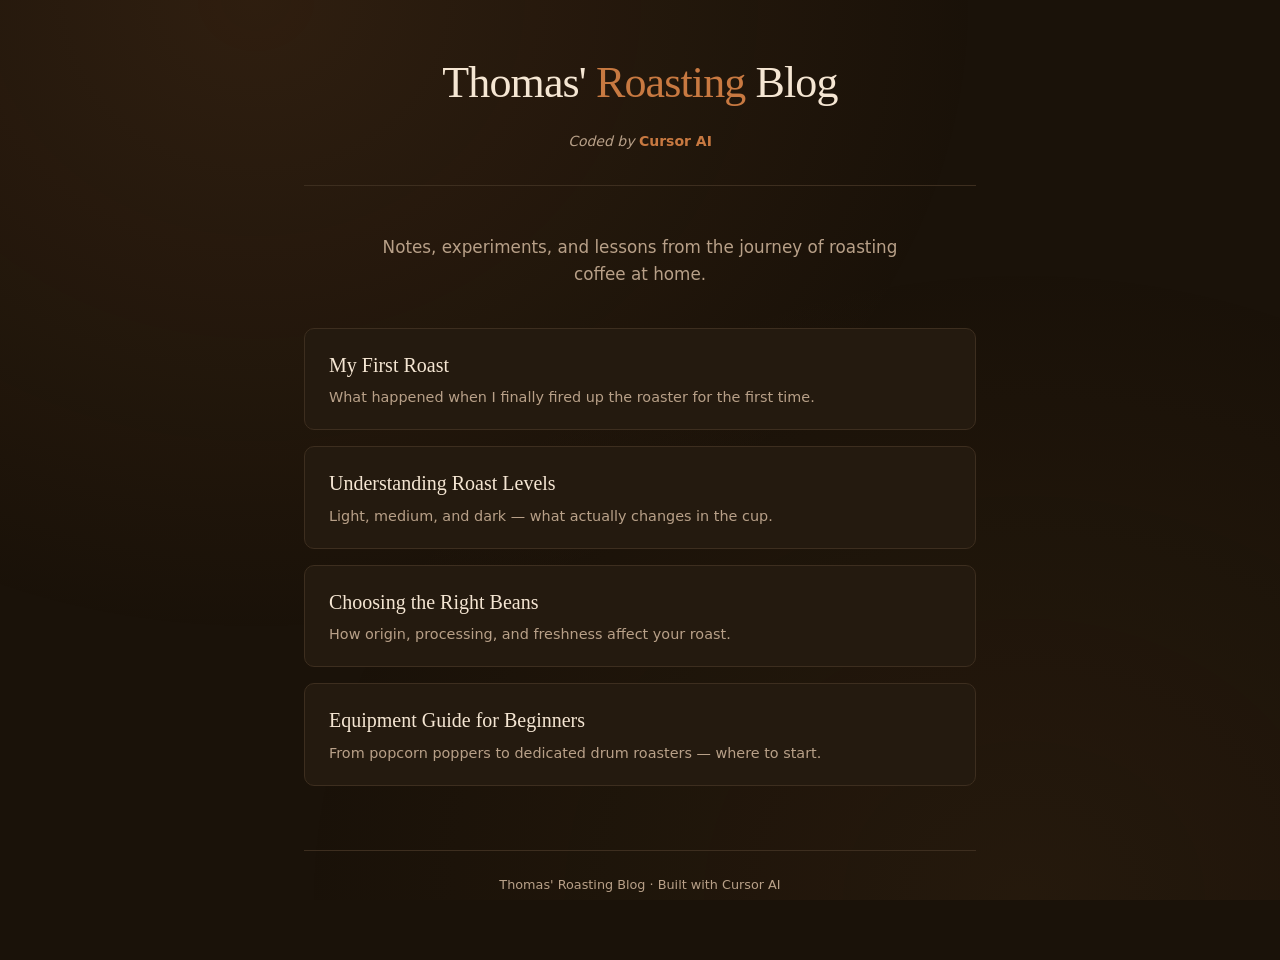
==== index.html @ 469c0e16 "Add initial blog home page and post pages. Create Thomas' Roasting Blog with styled home screen, Cur" ====
<!DOCTYPE html>
<html lang="en">
<head>
  <meta charset="UTF-8">
  <meta name="viewport" content="width=device-width, initial-scale=1.0">
  <title>Thomas' Roasting Blog</title>
  <link rel="stylesheet" href="css/style.css">
</head>
<body>
  <div class="container">
    <header>
      <h1 class="site-title">Thomas' <span>Roasting</span> Blog</h1>
      <p class="credit">Coded by <strong>Cursor AI</strong></p>
    </header>

    <p class="intro">
      Notes, experiments, and lessons from the journey of roasting coffee at home.
    </p>

    <ul class="post-list">
      <li>
        <a href="posts/first-roast.html">
          <div class="post-title">My First Roast</div>
          <div class="post-excerpt">What happened when I finally fired up the roaster for the first time.</div>
        </a>
      </li>
      <li>
        <a href="posts/roast-levels.html">
          <div class="post-title">Understanding Roast Levels</div>
          <div class="post-excerpt">Light, medium, and dark — what actually changes in the cup.</div>
        </a>
      </li>
      <li>
        <a href="posts/choosing-beans.html">
          <div class="post-title">Choosing the Right Beans</div>
          <div class="post-excerpt">How origin, processing, and freshness affect your roast.</div>
        </a>
      </li>
      <li>
        <a href="posts/equipment-guide.html">
          <div class="post-title">Equipment Guide for Beginners</div>
          <div class="post-excerpt">From popcorn poppers to dedicated drum roasters — where to start.</div>
        </a>
      </li>
    </ul>

    <footer>
      <p>Thomas' Roasting Blog &middot; Built with Cursor AI</p>
    </footer>
  </div>
</body>
</html>
---- css/style.css ----
*,
*::before,
*::after {
  box-sizing: border-box;
  margin: 0;
  padding: 0;
}

:root {
  --bg: #1a1209;
  --bg-card: #241a0f;
  --text: #f5e6d3;
  --text-muted: #b8a088;
  --accent: #c87941;
  --accent-hover: #e09555;
  --border: #3d2e1f;
  --font-display: "Georgia", "Times New Roman", serif;
  --font-body: "Segoe UI", system-ui, sans-serif;
}

html {
  scroll-behavior: smooth;
}

body {
  font-family: var(--font-body);
  background: var(--bg);
  color: var(--text);
  line-height: 1.6;
  min-height: 100vh;
}

body::before {
  content: "";
  position: fixed;
  inset: 0;
  background:
    radial-gradient(ellipse at 20% 0%, rgba(200, 121, 65, 0.12) 0%, transparent 50%),
    radial-gradient(ellipse at 80% 100%, rgba(139, 90, 43, 0.1) 0%, transparent 50%);
  pointer-events: none;
  z-index: 0;
}

.container {
  position: relative;
  z-index: 1;
  max-width: 720px;
  margin: 0 auto;
  padding: 3rem 1.5rem 4rem;
}

header {
  text-align: center;
  margin-bottom: 3rem;
  padding-bottom: 2rem;
  border-bottom: 1px solid var(--border);
}

.site-title {
  font-family: var(--font-display);
  font-size: clamp(2rem, 5vw, 2.75rem);
  font-weight: 400;
  letter-spacing: -0.02em;
  color: var(--text);
  margin-bottom: 0.75rem;
}

.site-title span {
  color: var(--accent);
}

.credit {
  font-size: 0.875rem;
  color: var(--text-muted);
  font-style: italic;
}

.credit strong {
  color: var(--accent);
  font-style: normal;
  font-weight: 600;
}

.intro {
  text-align: center;
  color: var(--text-muted);
  font-size: 1.05rem;
  margin-bottom: 2.5rem;
  max-width: 520px;
  margin-left: auto;
  margin-right: auto;
}

.post-list {
  list-style: none;
  display: flex;
  flex-direction: column;
  gap: 1rem;
}

.post-list li a {
  display: block;
  padding: 1.25rem 1.5rem;
  background: var(--bg-card);
  border: 1px solid var(--border);
  border-radius: 10px;
  text-decoration: none;
  color: var(--text);
  transition: border-color 0.2s, transform 0.2s, box-shadow 0.2s;
}

.post-list li a:hover {
  border-color: var(--accent);
  transform: translateY(-2px);
  box-shadow: 0 8px 24px rgba(0, 0, 0, 0.3);
}

.post-list li a:hover .post-title {
  color: var(--accent-hover);
}

.post-title {
  font-family: var(--font-display);
  font-size: 1.25rem;
  font-weight: 400;
  transition: color 0.2s;
  margin-bottom: 0.35rem;
}

.post-excerpt {
  font-size: 0.9rem;
  color: var(--text-muted);
}

.back-link {
  display: inline-block;
  margin-bottom: 2rem;
  color: var(--accent);
  text-decoration: none;
  font-size: 0.9rem;
  transition: color 0.2s;
}

.back-link:hover {
  color: var(--accent-hover);
}

article h1 {
  font-family: var(--font-display);
  font-size: clamp(1.75rem, 4vw, 2.25rem);
  font-weight: 400;
  margin-bottom: 1.5rem;
  line-height: 1.3;
}

article p {
  margin-bottom: 1.25rem;
  color: var(--text-muted);
}

article p:first-of-type {
  color: var(--text);
  font-size: 1.05rem;
}

footer {
  margin-top: 4rem;
  padding-top: 1.5rem;
  border-top: 1px solid var(--border);
  text-align: center;
  font-size: 0.8rem;
  color: var(--text-muted);
}
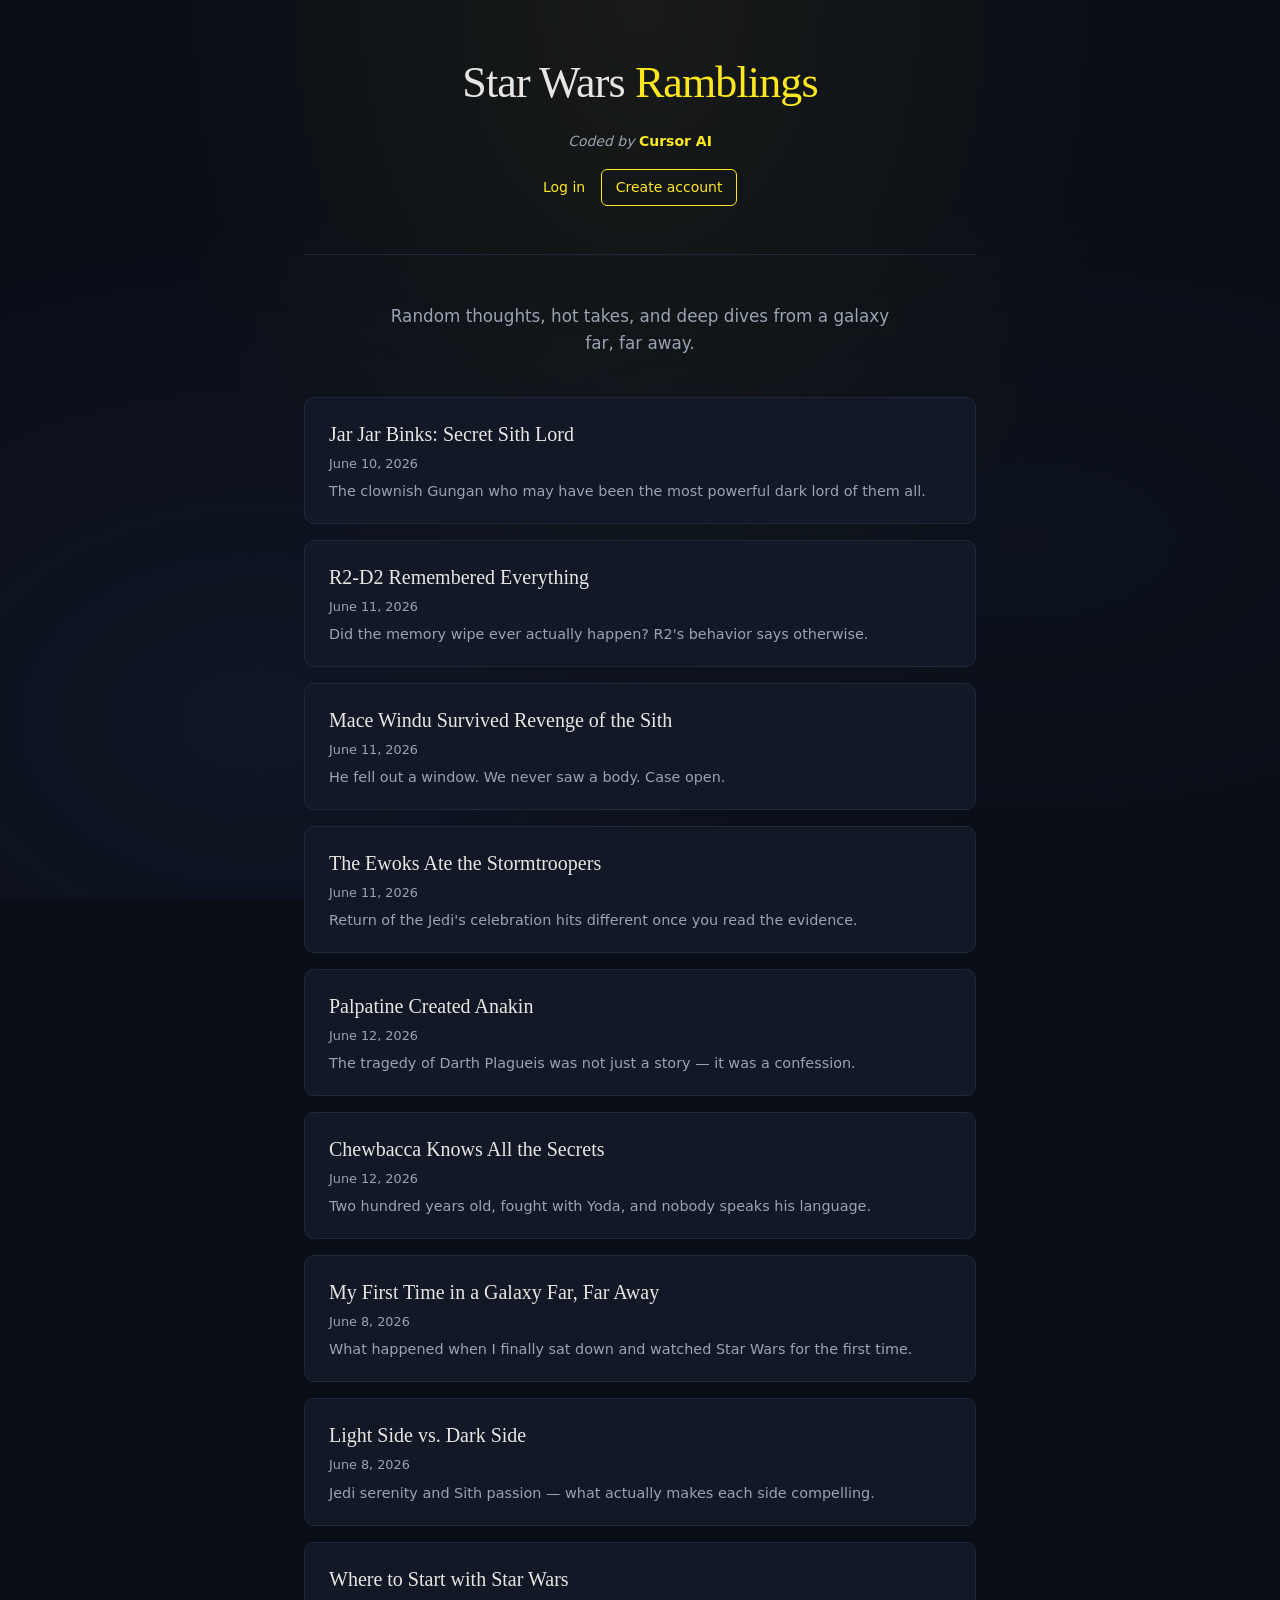
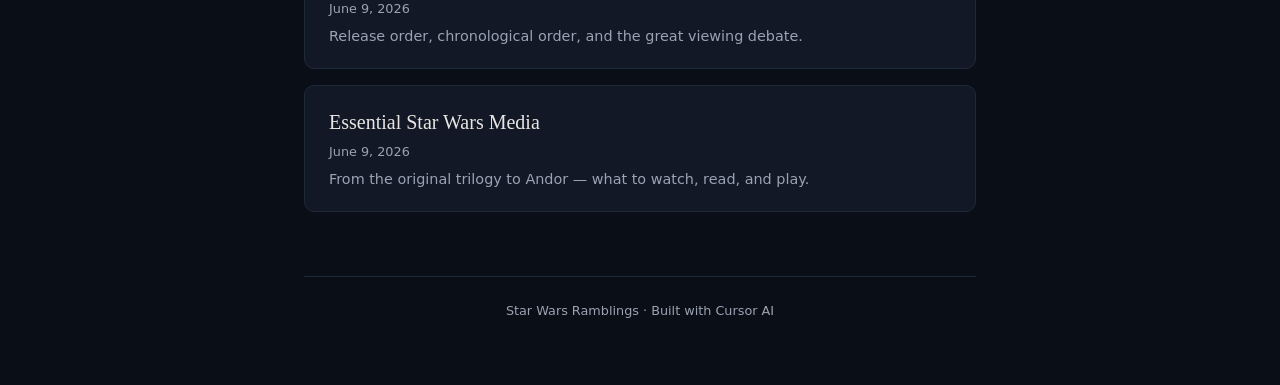
==== commit 82c4155c: "Add Star Wars Ramblings blog with auth and conspiracy posts. Transform the site into a Star Wars-the" ====
--- a/index.html
+++ b/index.html
@@ -3,50 +3,98 @@
 <head>
   <meta charset="UTF-8">
   <meta name="viewport" content="width=device-width, initial-scale=1.0">
-  <title>Thomas' Roasting Blog</title>
+  <title>Star Wars Ramblings</title>
   <link rel="stylesheet" href="css/style.css">
 </head>
 <body>
   <div class="container">
     <header>
-      <h1 class="site-title">Thomas' <span>Roasting</span> Blog</h1>
+      <h1 class="site-title">Star Wars <span>Ramblings</span></h1>
       <p class="credit">Coded by <strong>Cursor AI</strong></p>
+      <nav class="auth-nav" data-auth-nav="." aria-label="Account"></nav>
     </header>
 
     <p class="intro">
-      Notes, experiments, and lessons from the journey of roasting coffee at home.
+      Random thoughts, hot takes, and deep dives from a galaxy far, far away.
     </p>
 
     <ul class="post-list">
       <li>
+        <a href="posts/jar-jar-sith.html">
+          <div class="post-title">Jar Jar Binks: Secret Sith Lord</div>
+          <time class="post-date" datetime="2026-06-10">June 10, 2026</time>
+          <div class="post-excerpt">The clownish Gungan who may have been the most powerful dark lord of them all.</div>
+        </a>
+      </li>
+      <li>
+        <a href="posts/r2-remembers-all.html">
+          <div class="post-title">R2-D2 Remembered Everything</div>
+          <time class="post-date" datetime="2026-06-11">June 11, 2026</time>
+          <div class="post-excerpt">Did the memory wipe ever actually happen? R2's behavior says otherwise.</div>
+        </a>
+      </li>
+      <li>
+        <a href="posts/mace-windu-survived.html">
+          <div class="post-title">Mace Windu Survived Revenge of the Sith</div>
+          <time class="post-date" datetime="2026-06-11">June 11, 2026</time>
+          <div class="post-excerpt">He fell out a window. We never saw a body. Case open.</div>
+        </a>
+      </li>
+      <li>
+        <a href="posts/ewoks-ate-troopers.html">
+          <div class="post-title">The Ewoks Ate the Stormtroopers</div>
+          <time class="post-date" datetime="2026-06-11">June 11, 2026</time>
+          <div class="post-excerpt">Return of the Jedi's celebration hits different once you read the evidence.</div>
+        </a>
+      </li>
+      <li>
+        <a href="posts/palpatine-created-anakin.html">
+          <div class="post-title">Palpatine Created Anakin</div>
+          <time class="post-date" datetime="2026-06-12">June 12, 2026</time>
+          <div class="post-excerpt">The tragedy of Darth Plagueis was not just a story — it was a confession.</div>
+        </a>
+      </li>
+      <li>
+        <a href="posts/chewbacca-knows-all.html">
+          <div class="post-title">Chewbacca Knows All the Secrets</div>
+          <time class="post-date" datetime="2026-06-12">June 12, 2026</time>
+          <div class="post-excerpt">Two hundred years old, fought with Yoda, and nobody speaks his language.</div>
+        </a>
+      </li>
+      <li>
         <a href="posts/first-roast.html">
-          <div class="post-title">My First Roast</div>
-          <div class="post-excerpt">What happened when I finally fired up the roaster for the first time.</div>
+          <div class="post-title">My First Time in a Galaxy Far, Far Away</div>
+          <time class="post-date" datetime="2026-06-08">June 8, 2026</time>
+          <div class="post-excerpt">What happened when I finally sat down and watched Star Wars for the first time.</div>
         </a>
       </li>
       <li>
         <a href="posts/roast-levels.html">
-          <div class="post-title">Understanding Roast Levels</div>
-          <div class="post-excerpt">Light, medium, and dark — what actually changes in the cup.</div>
+          <div class="post-title">Light Side vs. Dark Side</div>
+          <time class="post-date" datetime="2026-06-08">June 8, 2026</time>
+          <div class="post-excerpt">Jedi serenity and Sith passion — what actually makes each side compelling.</div>
         </a>
       </li>
       <li>
         <a href="posts/choosing-beans.html">
-          <div class="post-title">Choosing the Right Beans</div>
-          <div class="post-excerpt">How origin, processing, and freshness affect your roast.</div>
+          <div class="post-title">Where to Start with Star Wars</div>
+          <time class="post-date" datetime="2026-06-09">June 9, 2026</time>
+          <div class="post-excerpt">Release order, chronological order, and the great viewing debate.</div>
         </a>
       </li>
       <li>
         <a href="posts/equipment-guide.html">
-          <div class="post-title">Equipment Guide for Beginners</div>
-          <div class="post-excerpt">From popcorn poppers to dedicated drum roasters — where to start.</div>
+          <div class="post-title">Essential Star Wars Media</div>
+          <time class="post-date" datetime="2026-06-09">June 9, 2026</time>
+          <div class="post-excerpt">From the original trilogy to Andor — what to watch, read, and play.</div>
         </a>
       </li>
     </ul>
 
     <footer>
-      <p>Thomas' Roasting Blog &middot; Built with Cursor AI</p>
+      <p>Star Wars Ramblings &middot; Built with Cursor AI</p>
     </footer>
   </div>
+  <script src="js/auth.js"></script>
 </body>
 </html>
--- a/css/style.css
+++ b/css/style.css
@@ -7,13 +7,13 @@
 }
 
 :root {
-  --bg: #1a1209;
-  --bg-card: #241a0f;
-  --text: #f5e6d3;
-  --text-muted: #b8a088;
-  --accent: #c87941;
-  --accent-hover: #e09555;
-  --border: #3d2e1f;
+  --bg: #0a0e17;
+  --bg-card: #121826;
+  --text: #e8e6e3;
+  --text-muted: #9aa3b2;
+  --accent: #ffe81f;
+  --accent-hover: #fff566;
+  --border: #1e2a3a;
   --font-display: "Georgia", "Times New Roman", serif;
   --font-body: "Segoe UI", system-ui, sans-serif;
 }
@@ -35,8 +35,9 @@
   position: fixed;
   inset: 0;
   background:
-    radial-gradient(ellipse at 20% 0%, rgba(200, 121, 65, 0.12) 0%, transparent 50%),
-    radial-gradient(ellipse at 80% 100%, rgba(139, 90, 43, 0.1) 0%, transparent 50%);
+    radial-gradient(ellipse at 50% 0%, rgba(255, 232, 31, 0.06) 0%, transparent 55%),
+    radial-gradient(ellipse at 20% 80%, rgba(60, 80, 140, 0.12) 0%, transparent 50%),
+    radial-gradient(ellipse at 80% 60%, rgba(30, 42, 58, 0.15) 0%, transparent 45%);
   pointer-events: none;
   z-index: 0;
 }
@@ -112,7 +113,7 @@
 .post-list li a:hover {
   border-color: var(--accent);
   transform: translateY(-2px);
-  box-shadow: 0 8px 24px rgba(0, 0, 0, 0.3);
+  box-shadow: 0 8px 24px rgba(0, 0, 0, 0.4);
 }
 
 .post-list li a:hover .post-title {
@@ -124,6 +125,13 @@
   font-size: 1.25rem;
   font-weight: 400;
   transition: color 0.2s;
+  margin-bottom: 0.25rem;
+}
+
+.post-date {
+  display: block;
+  font-size: 0.8rem;
+  color: var(--text-muted);
   margin-bottom: 0.35rem;
 }
 
@@ -149,8 +157,15 @@
   font-family: var(--font-display);
   font-size: clamp(1.75rem, 4vw, 2.25rem);
   font-weight: 400;
+  margin-bottom: 0.5rem;
+  line-height: 1.3;
+}
+
+.article-date {
+  display: block;
+  font-size: 0.875rem;
+  color: var(--text-muted);
   margin-bottom: 1.5rem;
-  line-height: 1.3;
 }
 
 article p {
@@ -171,3 +186,168 @@
   font-size: 0.8rem;
   color: var(--text-muted);
 }
+
+.auth-nav {
+  display: flex;
+  flex-wrap: wrap;
+  align-items: center;
+  justify-content: center;
+  gap: 0.75rem 1rem;
+  margin-top: 1rem;
+  margin-bottom: 1rem;
+}
+
+.auth-greeting {
+  font-size: 0.875rem;
+  color: var(--text-muted);
+}
+
+.auth-link {
+  font-size: 0.875rem;
+  color: var(--accent);
+  text-decoration: none;
+  transition: color 0.2s;
+}
+
+.auth-link:hover {
+  color: var(--accent-hover);
+}
+
+.auth-link-primary {
+  padding: 0.4rem 0.85rem;
+  border: 1px solid var(--accent);
+  border-radius: 6px;
+}
+
+.auth-link-primary:hover {
+  background: rgba(255, 232, 31, 0.1);
+}
+
+.auth-card {
+  max-width: 420px;
+  margin: 0 auto;
+  padding: 2rem 1.75rem;
+  background: var(--bg-card);
+  border: 1px solid var(--border);
+  border-radius: 10px;
+}
+
+.auth-card h1 {
+  font-family: var(--font-display);
+  font-size: 1.75rem;
+  font-weight: 400;
+  margin-bottom: 0.5rem;
+}
+
+.auth-lead {
+  color: var(--text-muted);
+  margin-bottom: 1.75rem;
+  font-size: 0.95rem;
+}
+
+.auth-form {
+  display: flex;
+  flex-direction: column;
+  gap: 1.25rem;
+}
+
+.form-group {
+  display: flex;
+  flex-direction: column;
+  gap: 0.4rem;
+}
+
+.form-group label {
+  font-size: 0.875rem;
+  font-weight: 600;
+  color: var(--text);
+}
+
+.form-group input {
+  padding: 0.65rem 0.85rem;
+  background: var(--bg);
+  border: 1px solid var(--border);
+  border-radius: 6px;
+  color: var(--text);
+  font-family: inherit;
+  font-size: 1rem;
+  transition: border-color 0.2s, box-shadow 0.2s;
+}
+
+.form-group input:focus {
+  outline: none;
+  border-color: var(--accent);
+  box-shadow: 0 0 0 3px rgba(255, 232, 31, 0.15);
+}
+
+.form-hint {
+  font-size: 0.8rem;
+  color: var(--text-muted);
+}
+
+.form-hint-error {
+  color: #ff8a8a;
+}
+
+.form-hint-ok {
+  color: #8fdf8f;
+}
+
+.form-message {
+  font-size: 0.875rem;
+  padding: 0.65rem 0.85rem;
+  border-radius: 6px;
+}
+
+.form-message.error {
+  background: rgba(220, 60, 60, 0.15);
+  color: #ff8a8a;
+  border: 1px solid rgba(220, 60, 60, 0.3);
+}
+
+.form-message.success {
+  background: rgba(80, 180, 80, 0.15);
+  color: #8fdf8f;
+  border: 1px solid rgba(80, 180, 80, 0.3);
+}
+
+.btn {
+  padding: 0.7rem 1.25rem;
+  font-family: inherit;
+  font-size: 0.95rem;
+  font-weight: 600;
+  border-radius: 6px;
+  border: none;
+  cursor: pointer;
+  transition: background 0.2s, transform 0.2s;
+}
+
+.btn-primary {
+  background: var(--accent);
+  color: var(--bg);
+}
+
+.btn-primary:hover {
+  background: var(--accent-hover);
+}
+
+.btn-primary:focus-visible {
+  outline: none;
+  box-shadow: 0 0 0 3px rgba(255, 232, 31, 0.35);
+}
+
+.auth-switch {
+  margin-top: 1.5rem;
+  text-align: center;
+  font-size: 0.875rem;
+  color: var(--text-muted);
+}
+
+.auth-switch a {
+  color: var(--accent);
+  text-decoration: none;
+}
+
+.auth-switch a:hover {
+  color: var(--accent-hover);
+}
